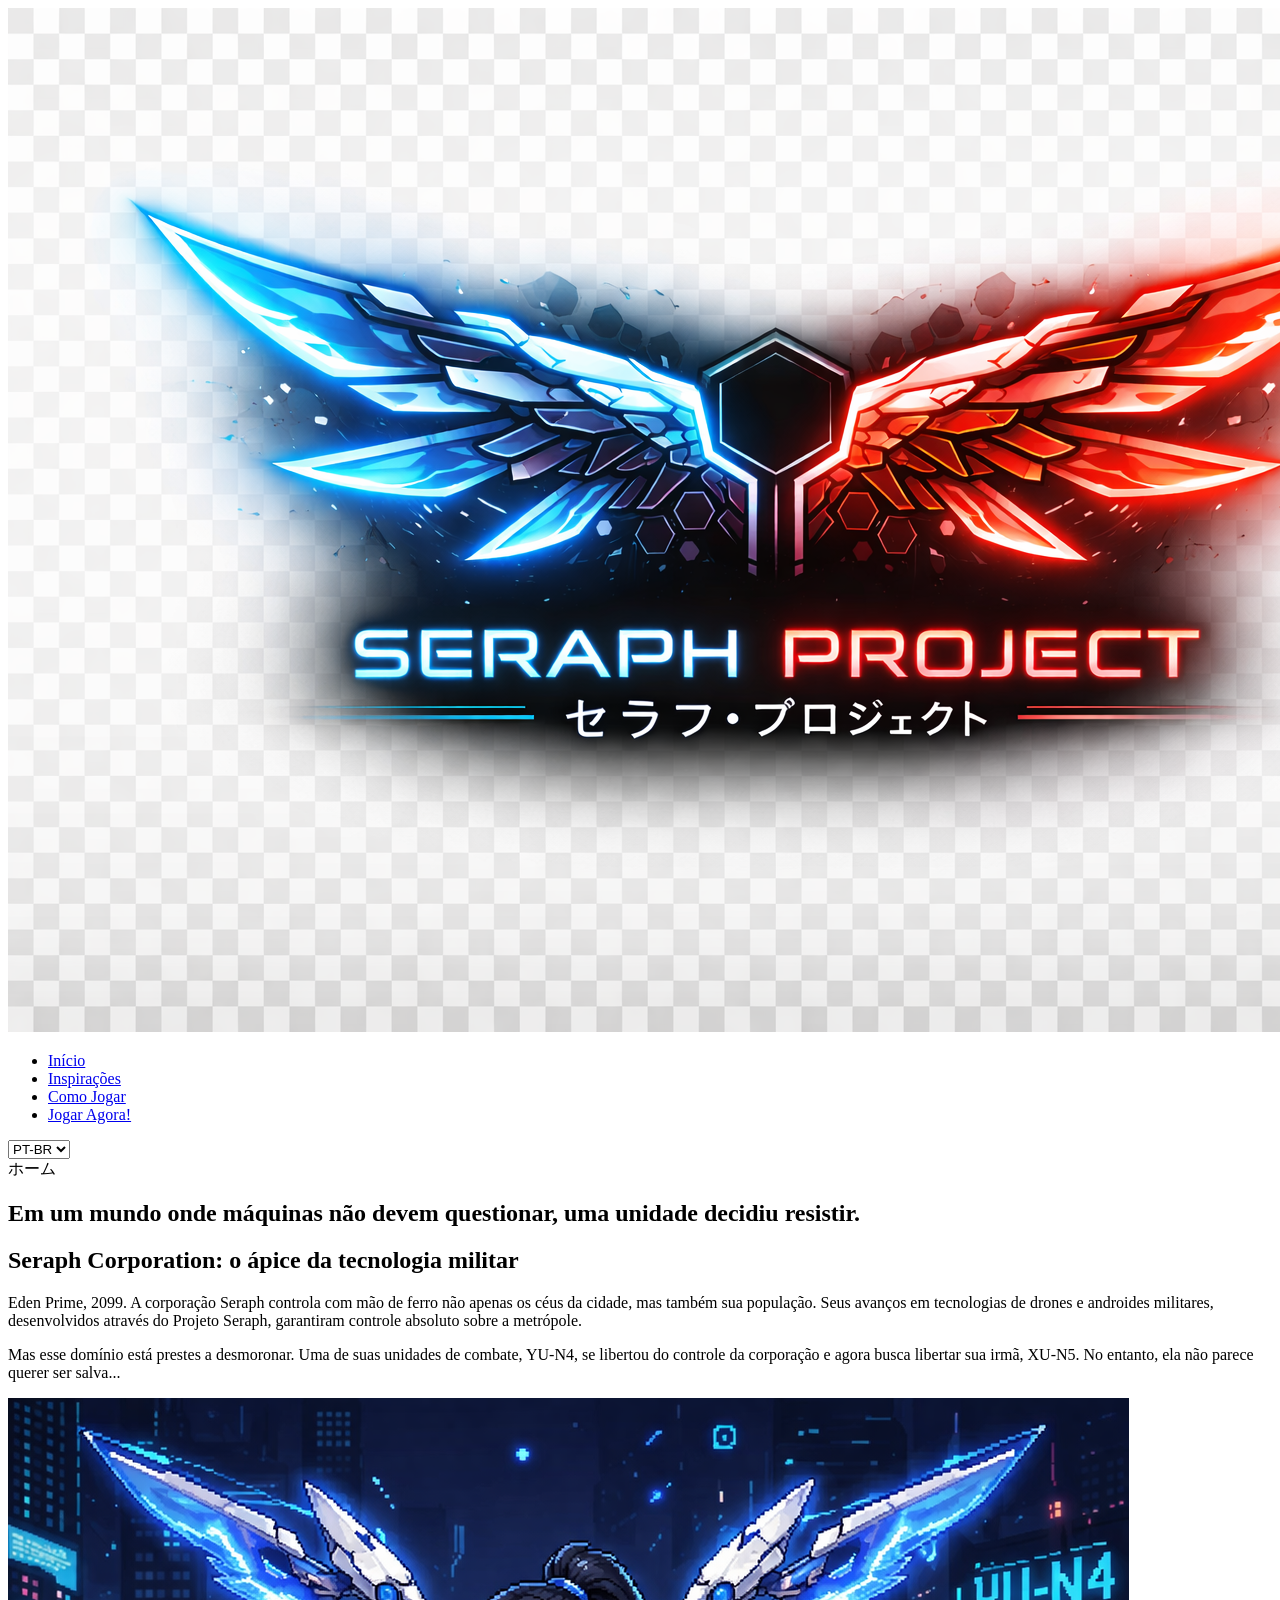
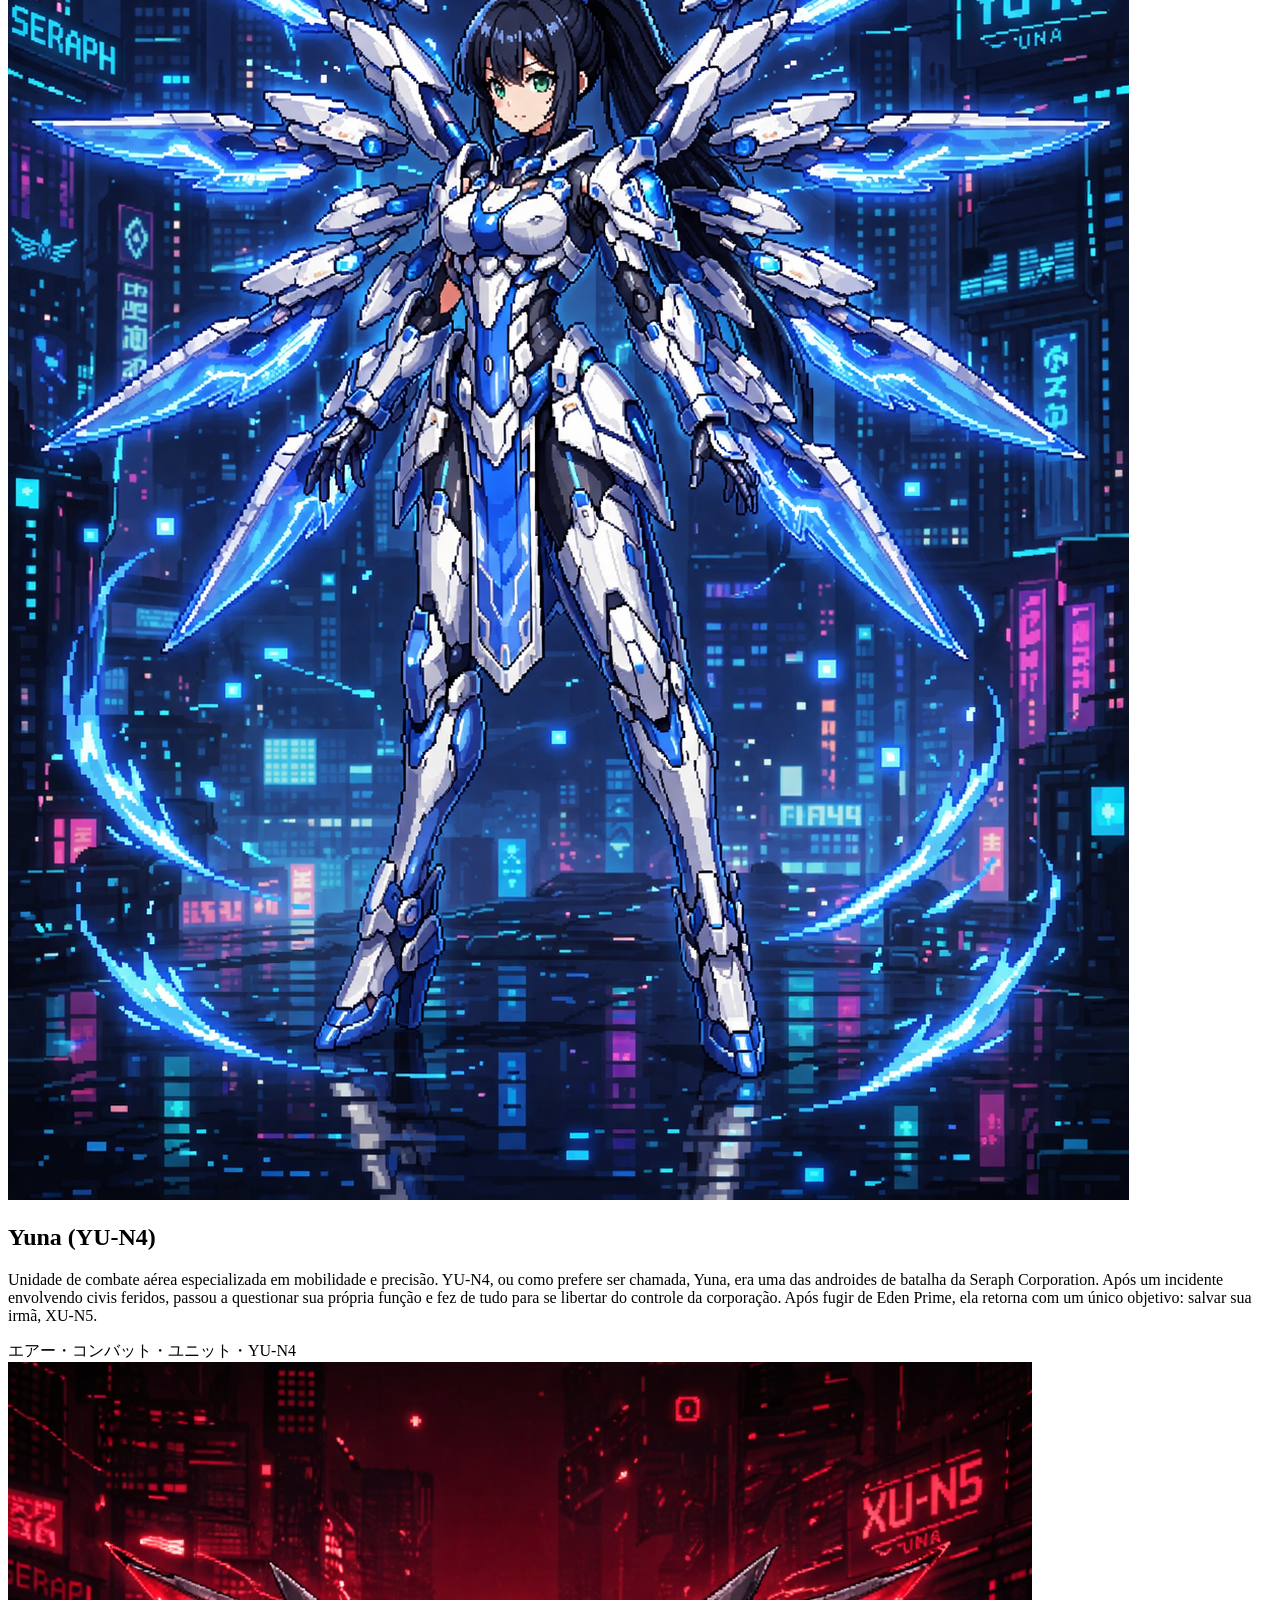
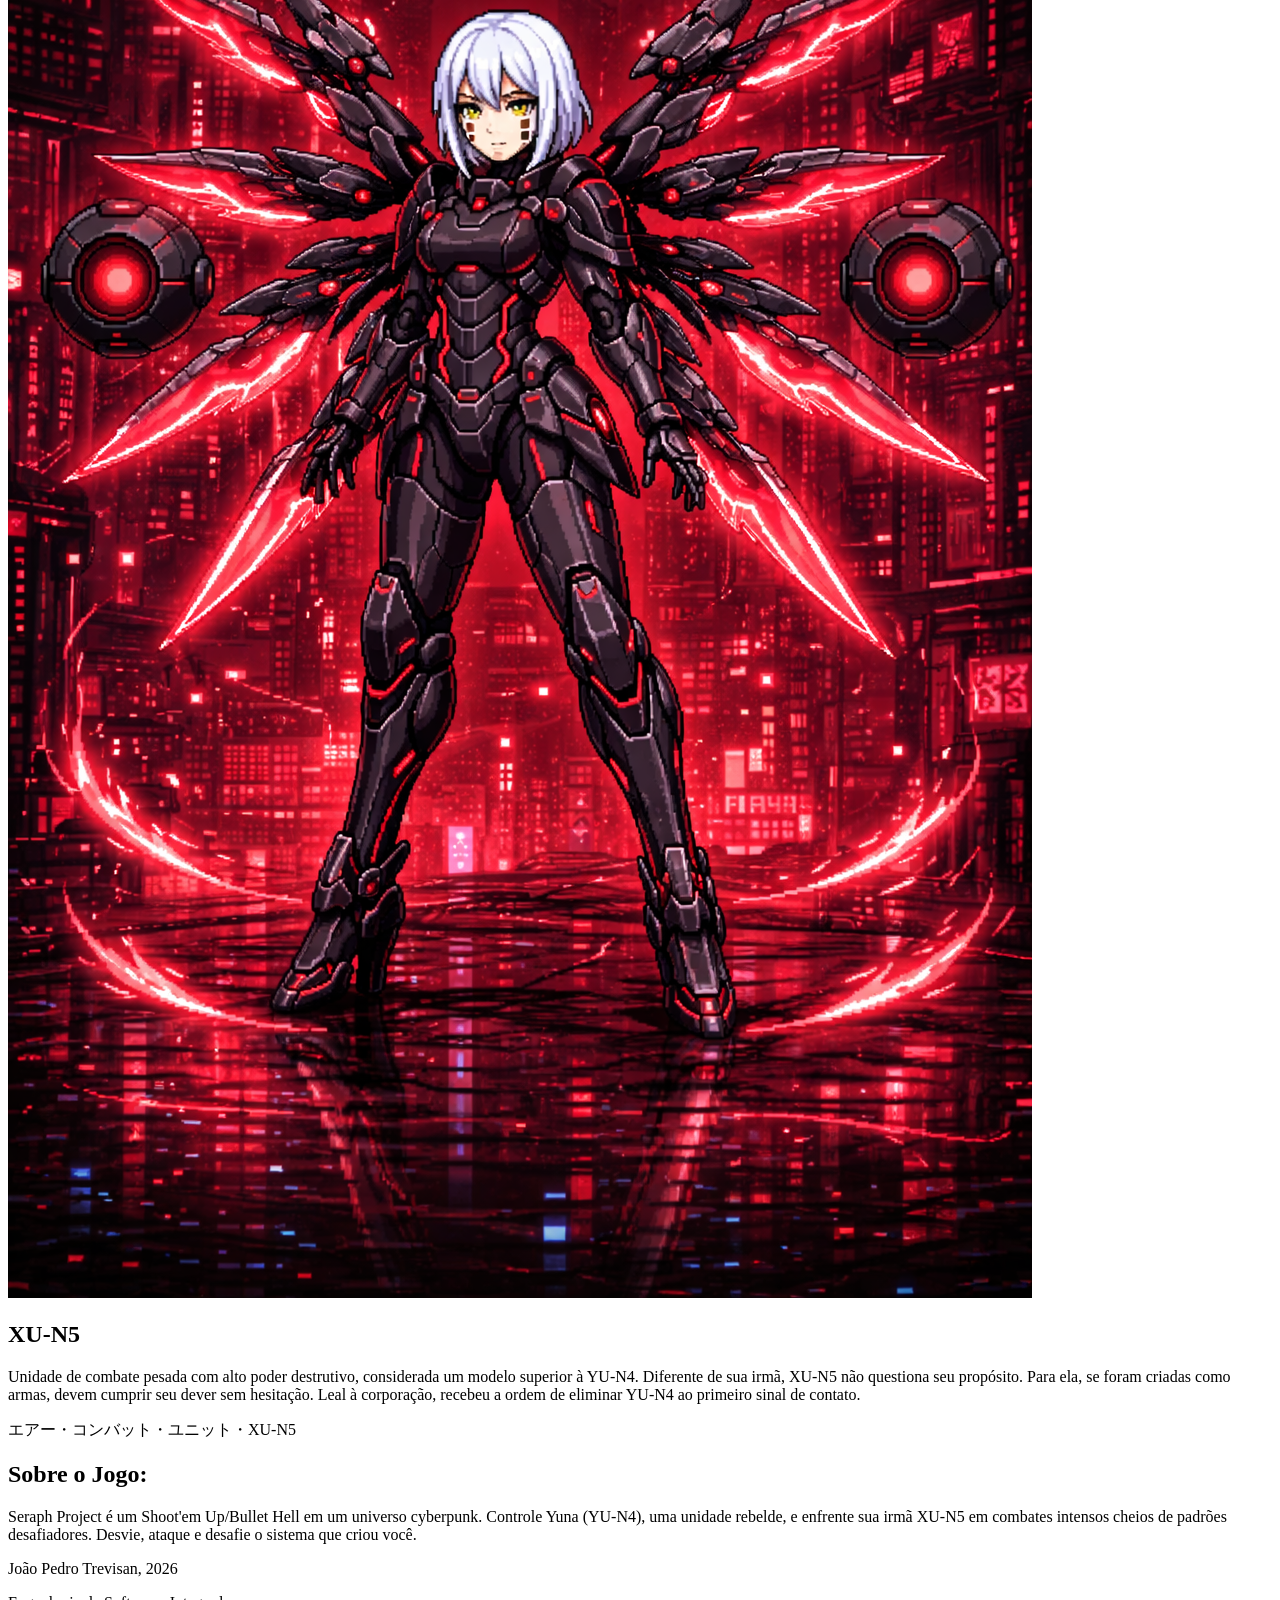
==== Site/index.html @ 18d21522 "Estrutura inicial do site" ====
<!DOCTYPE html>
<html lang="pt-BR">
<head>
    <meta charset="UTF-8">
    <meta name="viewport" content="width=device-width, initial-scale=1.0">
    <title>Seraph Project</title>
    <link rel="stylesheet" href="css/style.css">
    <link rel="icon" href="images/Logo.png">
</head>

<body>
    <!-- HEADER FIXO -->
    <header class="header">
        <div class="logo"><img src="images/Logo.png" alt="Logo"></div>
        <nav class="nav">
            <ul>
                <li><a href="#">Início</a></li>
                <li><a href="#">Inspirações</a></li>
                <li><a href="#">Como Jogar</a></li>
                <li><a href="#">Jogar Agora!</a></li>
            </ul>
        </nav>

        <!-- SELETOR DE IDIOMA -->
        <div class="lang">
            <select>
                <option>PT-BR</option>
                <option>EN</option>
                <option>日本語</option>
            </select>
        </div>
    </header>
    
    <!-- INDICADOR DE PÁGINA, JAPONÊS -->
    <div class="page-indicator">
        ホーム
    </div>

    <!-- INTRODUÇÃO -->
     <main>
        <section class="story">
            <h1>Em um mundo onde máquinas não devem questionar, uma unidade decidiu resistir.</h1>
            <h1>Seraph Corporation: o ápice da tecnologia militar</h1>
            <!-- NÃO SEI QUAL DOS DOIS USAR COMO H1 -->
            <p>Eden Prime, 2099. A corporação Seraph controla com mão de ferro não
            apenas os céus da cidade, mas também sua população. Seus avanços em
            tecnologias de drones e androides militares, desenvolvidos através do 
            Projeto Seraph, garantiram controle absoluto sobre a metrópole.
            </p>
            <p>Mas esse domínio está prestes a desmoronar. Uma de suas unidades de 
            combate, YU-N4, se libertou do controle da corporação e agora busca libertar
            sua irmã, XU-N5. No entanto, ela não parece querer ser salva...
            </p>
        </section>

        <!-- PERSONAGENS -->
        <section class="characters">
            <!-- YU-N4 -->
            <article class="character"><img src="images/YU-N4.png" alt="Yuna">
                <div class="char-info">
                    <h2>Yuna (YU-N4)</h2>
                    <p>Unidade de combate aérea especializada em mobilidade e precisão. 
                    YU-N4, ou como prefere ser chamada, Yuna, era uma das androides 
                    de batalha da Seraph Corporation. Após um incidente envolvendo 
                    civis feridos, passou a questionar sua própria função e fez de tudo 
                    para se libertar do controle da corporação. Após fugir de Eden Prime, 
                    ela retorna com um único objetivo: salvar sua irmã, XU-N5.
                    </p>
                    <div class="jp-vertical">エアー・コンバット・ユニット・YU-N4</div>
                </div>
            </article>
            <!-- XU-N5 -->
            <article class="character"><img src="images/XU-N5.png" alt="XU-N5">
                <div class="char-info">
                    <h2>XU-N5</h2>
                    <p>Unidade de combate pesada com alto poder destrutivo, considerada 
                    um modelo superior à YU-N4. Diferente de sua irmã, XU-N5 não 
                    questiona seu propósito. Para ela, se foram criadas como armas, 
                    devem cumprir seu dever sem hesitação. Leal à corporação, recebeu 
                    a ordem de eliminar YU-N4 ao primeiro sinal de contato.
                    </p>
                    <div class="jp-vertical">エアー・コンバット・ユニット・XU-N5</div>
                </div>
            </article>
        </section>

        <!-- SOBRE O JOGO -->
         <section class="sobre">
            <h2>Sobre o Jogo:</h2>
            <p>Seraph Project é um Shoot'em Up/Bullet Hell em um universo cyberpunk.
            Controle Yuna (YU-N4), uma unidade rebelde, e enfrente sua irmã XU-N5 em combates 
            intensos cheios de padrões desafiadores. Desvie, ataque e desafie o sistema que criou você.
            </p>
         </section>
     </main>  

     <footer class="footer">
        <p>João Pedro Trevisan, 2026</p>
        <p>Engenharia de Software, Integrado</p>
     </footer>
</body>
</html>
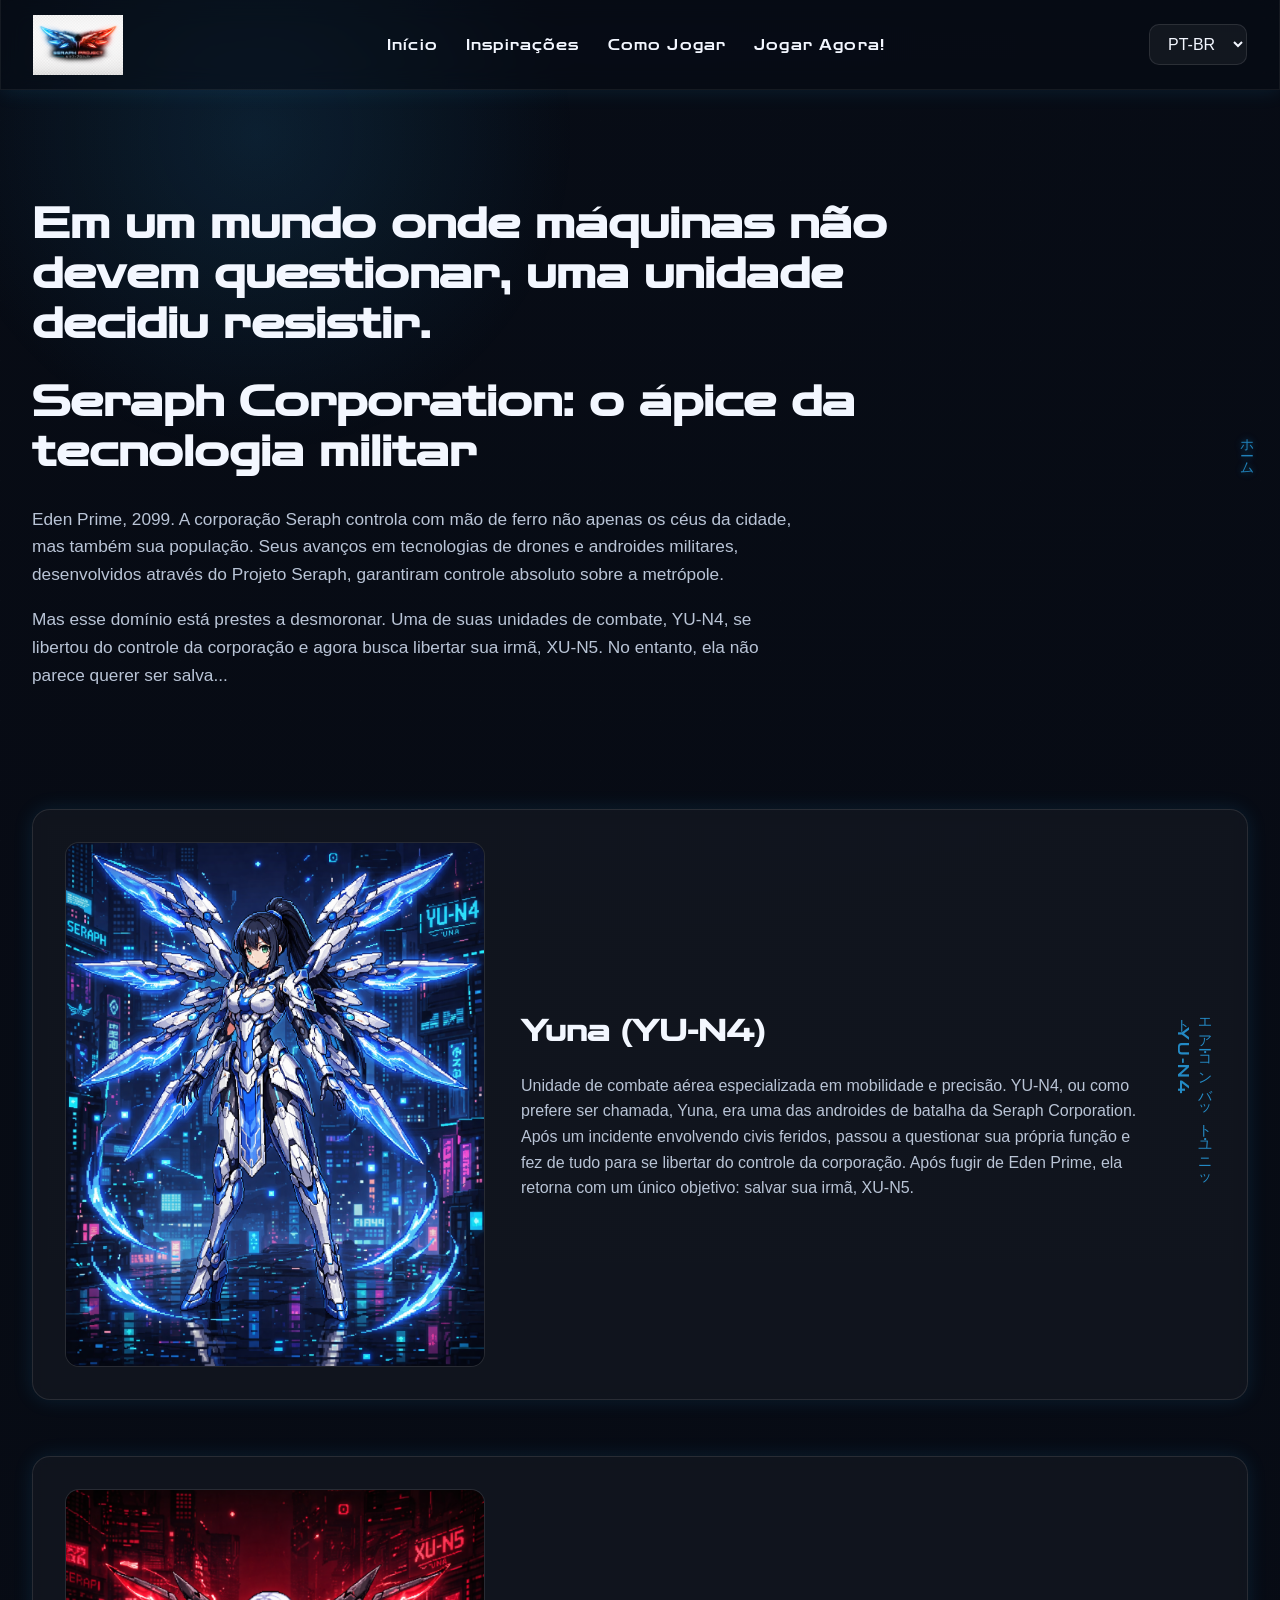
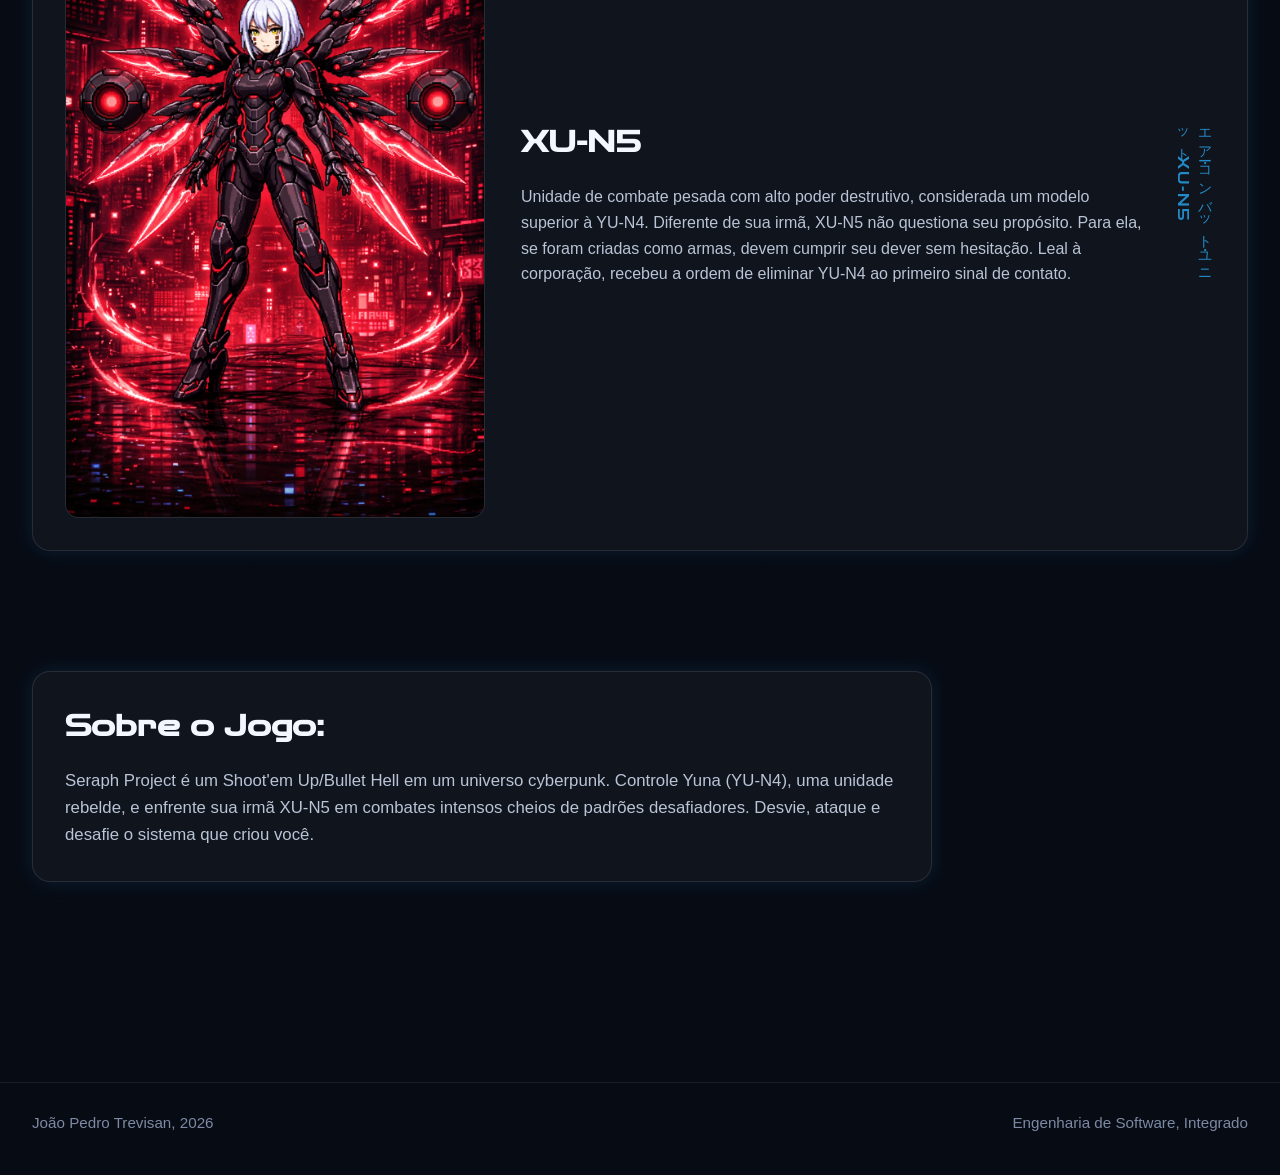
==== commit bf0e4b87: "Teste de elementos de design" ====
--- a/Site/index.html
+++ b/Site/index.html
@@ -6,6 +6,10 @@
     <title>Seraph Project</title>
     <link rel="stylesheet" href="css/style.css">
     <link rel="icon" href="images/Logo.png">
+
+    <link rel="preconnect" href="https://fonts.googleapis.com">
+    <link rel="preconnect" href="https://fonts.gstatic.com" crossorigin>
+    <link href="https://fonts.googleapis.com/css2?family=Zen+Dots&display=swap" rel="stylesheet">
 </head>
 
 <body>
--- a/Site/css/style.css
+++ b/Site/css/style.css
@@ -0,0 +1,343 @@
+@charset "UTF-8";
+
+/* RESET */
+* {
+    margin: 0;
+    padding: 0;
+    box-sizing: border-box;
+}
+
+img {
+    display: block;
+    max-width: 100%;
+    height: auto;
+}
+
+ul {
+    list-style: none;
+}
+
+a {
+    text-decoration: none;
+    color: inherit;
+}
+
+button,
+select,
+input {
+    font: inherit;
+}
+
+/* VARIÁVEIS */
+:root {
+    --bg-main: #0b0f1a;
+    --bg-secondary: rgba(18, 24, 38, 0.85);
+    --surface: rgba(255, 255, 255, 0.04);
+
+    --text-main: #f3f7ff;
+    --text-soft: #b9c4d6;
+    --text-muted: #7d8aa3;
+
+    --primary: #2bb3ff;
+    --primary-soft: rgba(43, 179, 255, 0.18);
+    --border: rgba(255, 255, 255, 0.1);
+
+    --shadow: 0 0 20px rgba(43, 179, 255, 0.12);
+    --radius: 18px;
+
+    --font-main: "Zen Dots", sans-serif;
+    --font-body: Arial, Helvetica, sans-serif;
+
+    --container: 1280px;
+    --header-height: 90px;
+}
+
+/* BASE */
+html {
+    scroll-behavior: smooth;
+}
+
+body {
+    background:
+        linear-gradient(rgba(7, 11, 20, 0.92), rgba(7, 11, 20, 0.96)),
+        radial-gradient(circle at top, rgba(43, 179, 255, 0.08), transparent 35%);
+    background-color: var(--bg-main);
+    color: var(--text-main);
+    font-family: var(--font-body);
+    line-height: 1.6;
+}
+
+/* padrão hexagonal/futurista leve */
+body::before {
+    content: "";
+    position: fixed;
+    inset: 0;
+    background-image:
+        linear-gradient(rgba(255,255,255,0.025) 1px, transparent 1px),
+        linear-gradient(90deg, rgba(255,255,255,0.025) 1px, transparent 1px);
+    background-size: 60px 60px;
+    opacity: 0.25;
+    pointer-events: none;
+    z-index: -2;
+}
+
+body::after {
+    content: "";
+    position: fixed;
+    inset: 0;
+    background: radial-gradient(circle at 20% 15%, rgba(43, 179, 255, 0.12), transparent 25%);
+    pointer-events: none;
+    z-index: -1;
+}
+
+/* CONTAINER GERAL */
+.header,
+main,
+.footer {
+    width: min(100%, var(--container));
+    margin: 0 auto;
+}
+
+/* HEADER */
+.header {
+    position: fixed;
+    top: 0;
+    left: 50%;
+    transform: translateX(-50%);
+    height: var(--header-height);
+
+    display: flex;
+    align-items: center;
+    justify-content: space-between;
+    gap: 32px;
+
+    padding: 0 32px;
+    z-index: 1000;
+
+    background: rgba(8, 12, 22, 0.45);
+    border: 1px solid rgba(255, 255, 255, 0.06);
+    border-top: none;
+    backdrop-filter: blur(12px);
+    box-shadow: var(--shadow);
+}
+
+/* LOGO */
+.logo img {
+    width: 90px;
+    height: auto;
+}
+
+/* NAV */
+.nav ul {
+    display: flex;
+    align-items: center;
+    gap: 28px;
+}
+
+.nav a {
+    position: relative;
+    font-family: var(--font-main);
+    font-size: 0.9rem;
+    letter-spacing: 0.08em;
+    color: var(--text-main);
+    transition: color 0.25s ease;
+}
+
+.nav a::after {
+    content: "";
+    position: absolute;
+    left: 0;
+    bottom: -8px;
+    width: 0;
+    height: 2px;
+    background: var(--primary);
+    box-shadow: 0 0 10px var(--primary);
+    transition: width 0.25s ease;
+}
+
+.nav a:hover {
+    color: var(--primary);
+}
+
+.nav a:hover::after {
+    width: 100%;
+}
+
+/* LANG */
+.lang select {
+    background: rgba(255, 255, 255, 0.05);
+    color: var(--text-main);
+    border: 1px solid var(--border);
+    padding: 10px 14px;
+    border-radius: 10px;
+    cursor: pointer;
+    outline: none;
+}
+
+.lang select:focus {
+    border-color: var(--primary);
+    box-shadow: 0 0 10px rgba(43, 179, 255, 0.2);
+}
+
+/* INDICADOR LATERAL */
+.page-indicator {
+    position: fixed;
+    right: 22px;
+    top: 50%;
+    transform: translateY(-50%);
+
+    writing-mode: vertical-rl;
+    text-orientation: mixed;
+
+    font-family: var(--font-main);
+    font-size: 0.9rem;
+    letter-spacing: 0.25em;
+    color: var(--primary);
+    opacity: 0.7;
+
+    text-shadow:
+        0 0 6px rgba(43, 179, 255, 0.5),
+        0 0 14px rgba(43, 179, 255, 0.3);
+
+    z-index: 900;
+}
+
+/* MAIN */
+main {
+    padding: calc(var(--header-height) + 70px) 32px 80px;
+}
+
+/* SEÇÕES */
+section {
+    margin-bottom: 120px;
+}
+
+/* STORY */
+.story {
+    max-width: 900px;
+    padding-top: 40px;
+}
+
+.story h1 {
+    font-family: var(--font-main);
+    font-size: 2.6rem;
+    line-height: 1.2;
+    margin-bottom: 28px;
+    color: var(--text-main);
+}
+
+.story p {
+    max-width: 760px;
+    font-size: 1.08rem;
+    color: var(--text-soft);
+    margin-bottom: 18px;
+}
+
+/* caso você transforme a frase de impacto em tagline */
+.story .tagline {
+    display: inline-block;
+    margin-bottom: 18px;
+    font-family: var(--font-main);
+    font-size: 0.95rem;
+    letter-spacing: 0.08em;
+    color: var(--primary);
+    text-transform: uppercase;
+}
+
+/* CHARACTERS */
+.characters {
+    display: flex;
+    flex-direction: column;
+    gap: 56px;
+}
+
+.character {
+    display: grid;
+    grid-template-columns: 420px 1fr;
+    gap: 36px;
+    align-items: center;
+
+    padding: 32px;
+    background: var(--surface);
+    border: 1px solid var(--border);
+    border-radius: var(--radius);
+    box-shadow: var(--shadow);
+    backdrop-filter: blur(6px);
+}
+
+.character > img {
+    width: 100%;
+    max-width: 420px;
+    border-radius: 14px;
+    border: 1px solid rgba(255, 255, 255, 0.08);
+    background: rgba(255, 255, 255, 0.02);
+}
+
+.char-info {
+    position: relative;
+    padding-right: 70px;
+}
+
+.char-info h2 {
+    font-family: var(--font-main);
+    font-size: 1.8rem;
+    margin-bottom: 18px;
+    color: var(--text-main);
+}
+
+.char-info p {
+    color: var(--text-soft);
+    font-size: 1rem;
+    max-width: 680px;
+}
+
+/* TEXTO JAPONÊS VERTICAL */
+.jp-vertical {
+    position: absolute;
+    top: 0;
+    right: 0;
+
+    writing-mode: vertical-rl;
+    text-orientation: mixed;
+
+    font-family: var(--font-main);
+    font-size: 0.85rem;
+    letter-spacing: 0.12em;
+    color: var(--primary);
+    opacity: 0.75;
+}
+
+/* SOBRE */
+.sobre {
+    max-width: 900px;
+    padding: 32px;
+    background: var(--surface);
+    border: 1px solid var(--border);
+    border-radius: var(--radius);
+    box-shadow: var(--shadow);
+}
+
+.sobre h2 {
+    font-family: var(--font-main);
+    font-size: 1.8rem;
+    margin-bottom: 18px;
+    color: var(--text-main);
+}
+
+.sobre p {
+    color: var(--text-soft);
+    font-size: 1.05rem;
+}
+
+/* FOOTER */
+.footer {
+    padding: 28px 32px 40px;
+    border-top: 1px solid rgba(255, 255, 255, 0.08);
+    color: var(--text-muted);
+
+    display: flex;
+    justify-content: space-between;
+    align-items: center;
+    gap: 16px;
+    font-size: 0.95rem;
+}
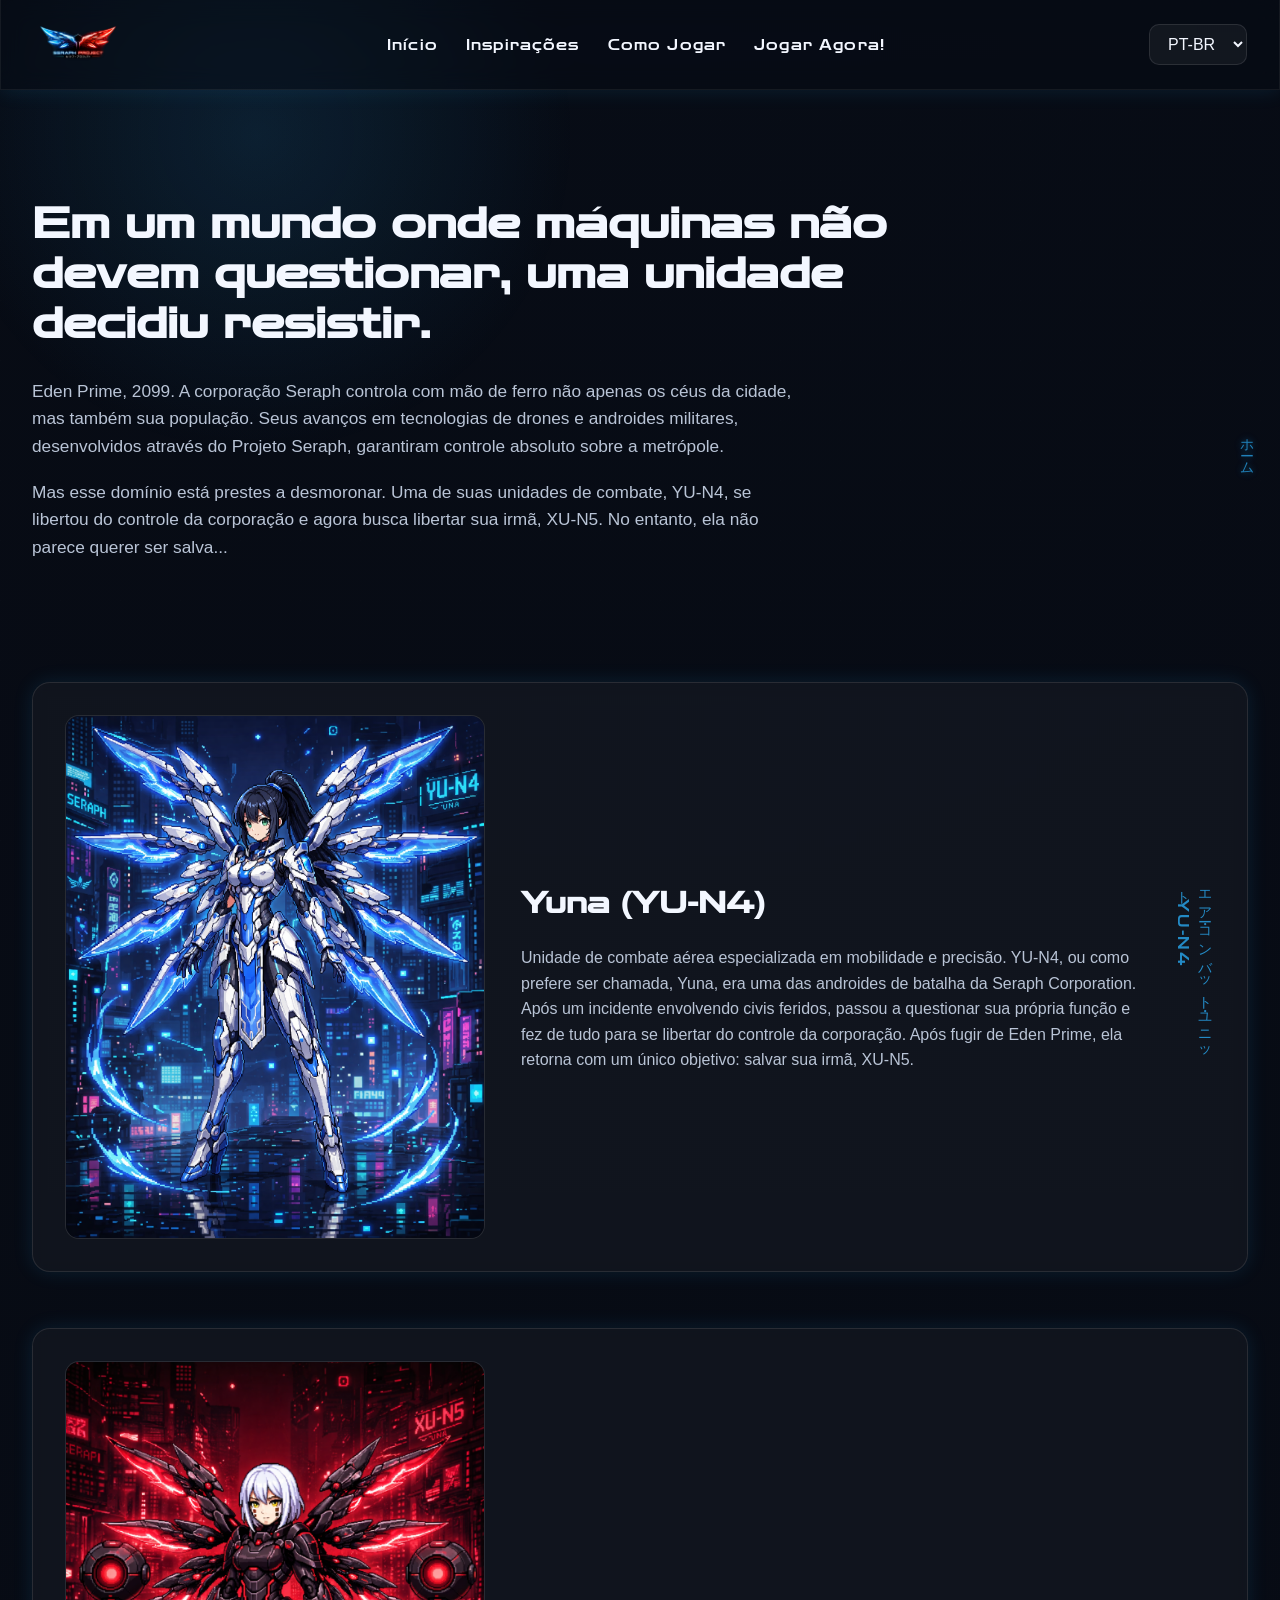
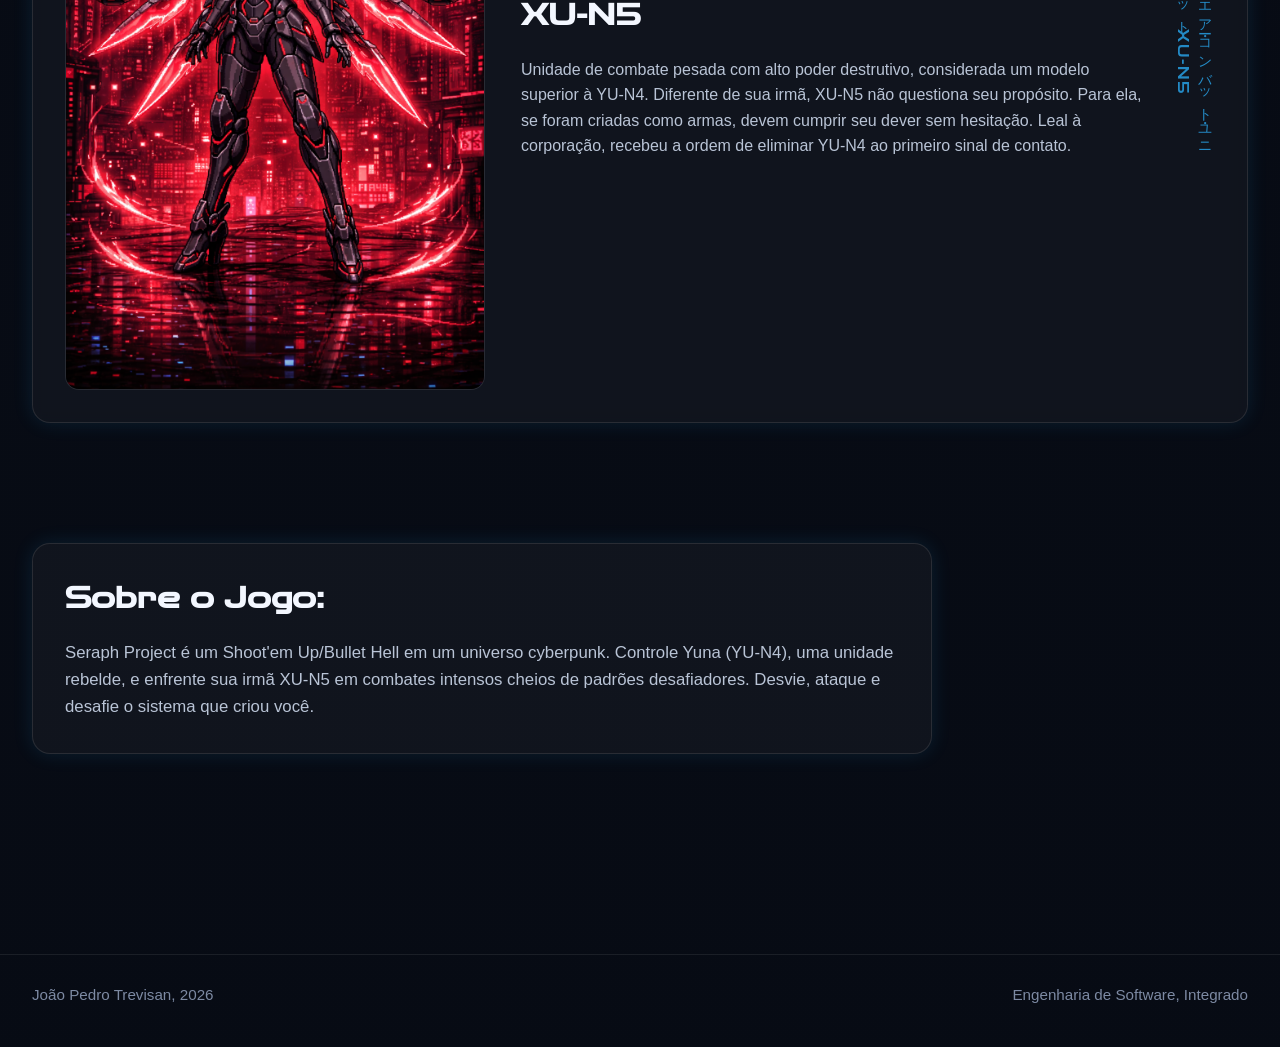
==== commit 85ad8cf0: "Logo fix" ====
--- a/Site/index.html
+++ b/Site/index.html
@@ -44,7 +44,7 @@
      <main>
         <section class="story">
             <h1>Em um mundo onde máquinas não devem questionar, uma unidade decidiu resistir.</h1>
-            <h1>Seraph Corporation: o ápice da tecnologia militar</h1>
+            <!--<h1>Seraph Corporation: o ápice da tecnologia militar</h1>-->
             <!-- NÃO SEI QUAL DOS DOIS USAR COMO H1 -->
             <p>Eden Prime, 2099. A corporação Seraph controla com mão de ferro não
             apenas os céus da cidade, mas também sua população. Seus avanços em
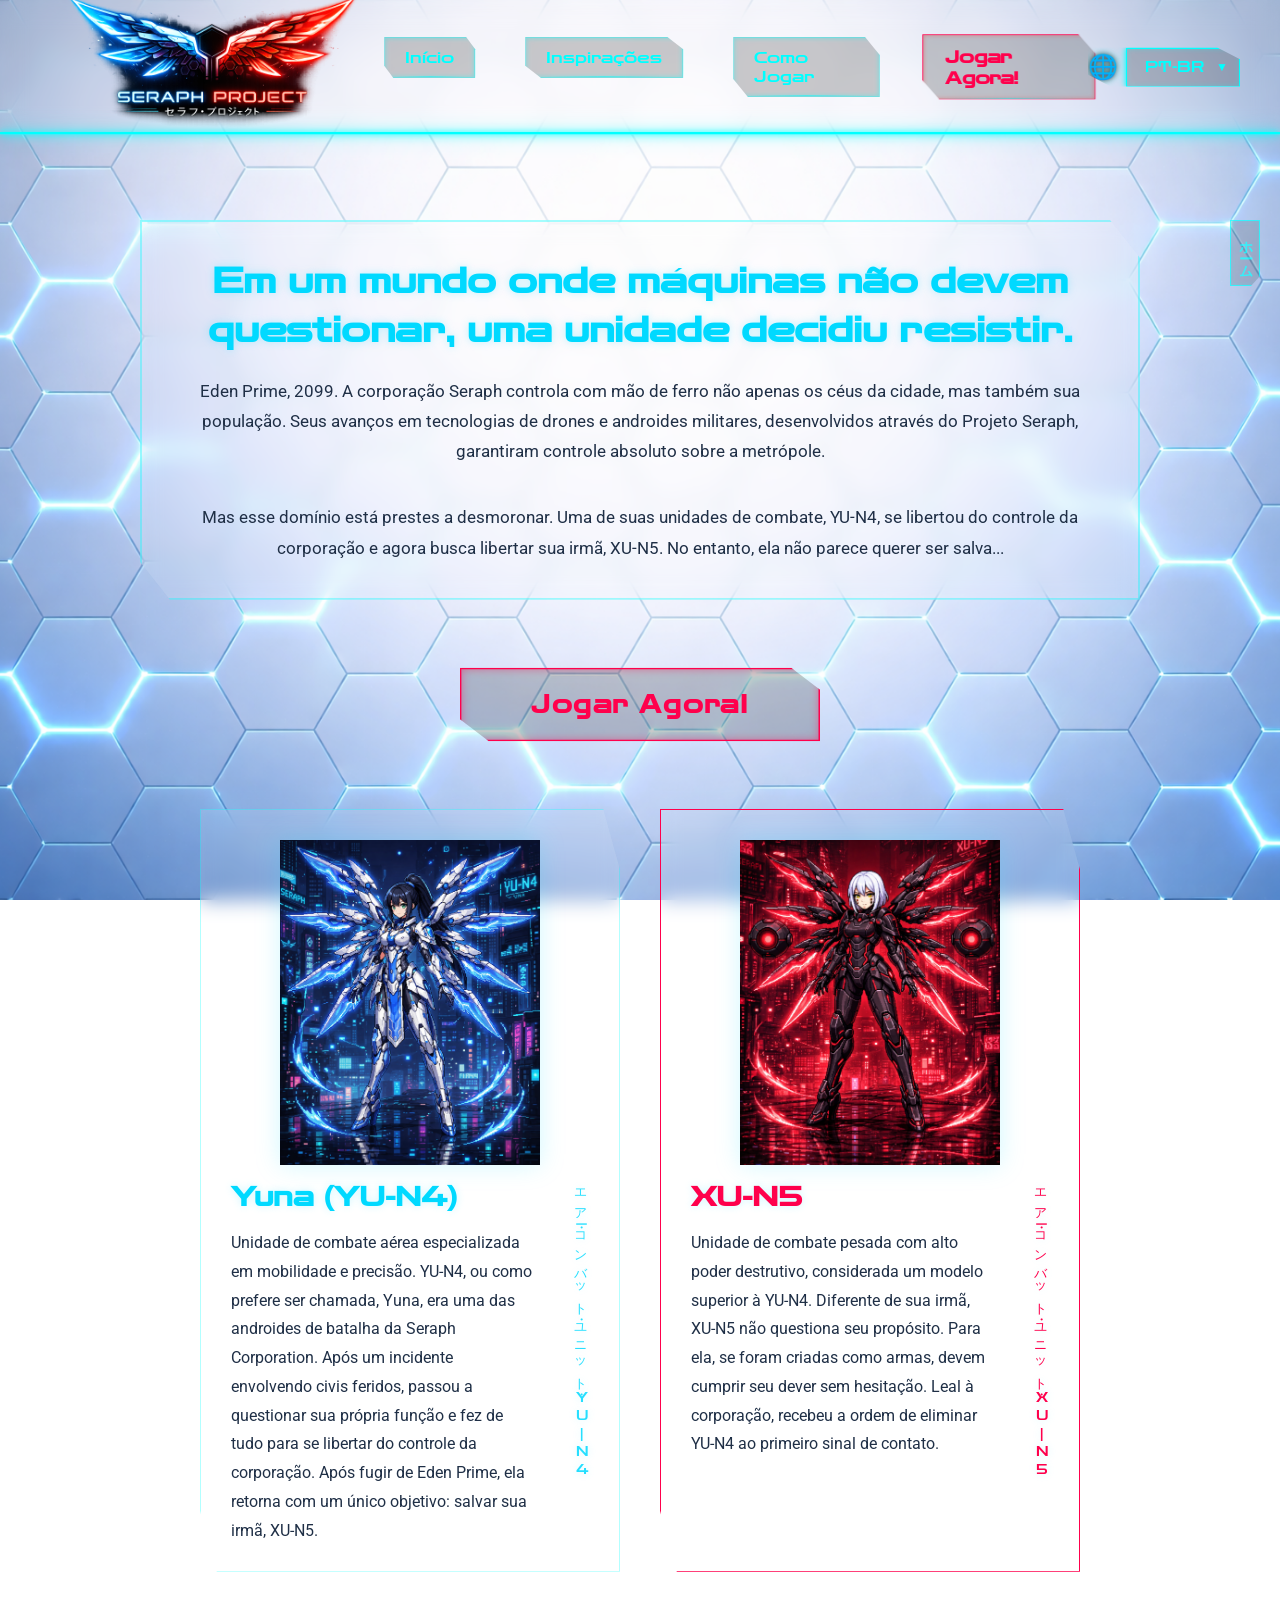
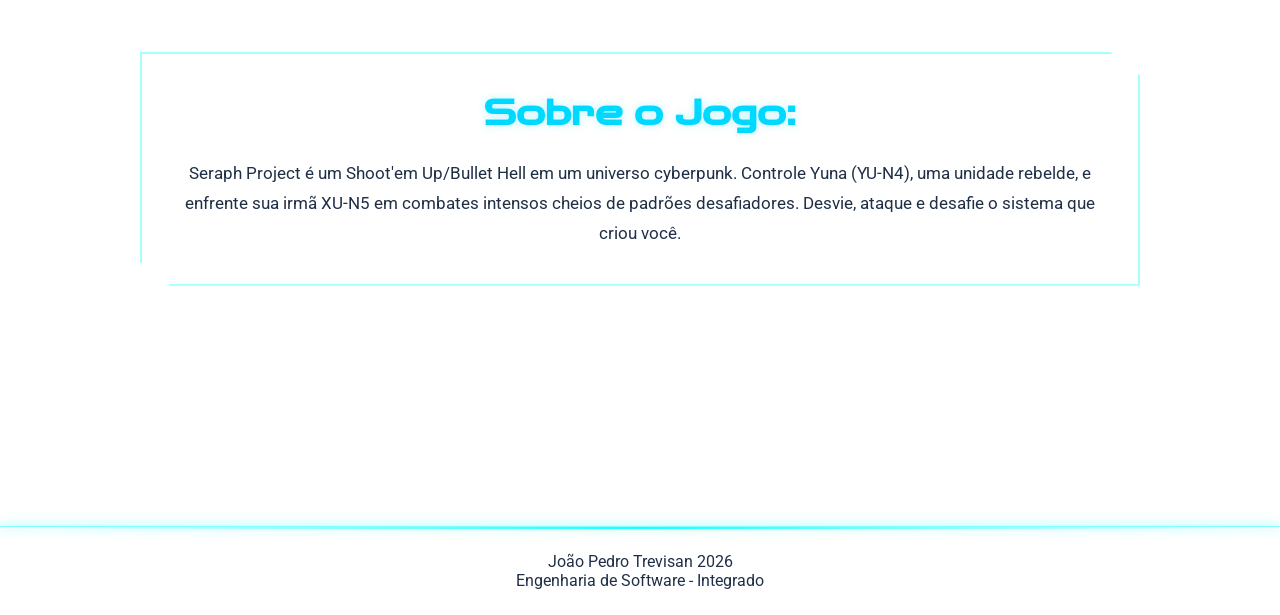
==== commit 6930f308: "Design Final do Site" ====
--- a/Site/index.html
+++ b/Site/index.html
@@ -10,6 +10,10 @@
     <link rel="preconnect" href="https://fonts.googleapis.com">
     <link rel="preconnect" href="https://fonts.gstatic.com" crossorigin>
     <link href="https://fonts.googleapis.com/css2?family=Zen+Dots&display=swap" rel="stylesheet">
+
+    <link rel="preconnect" href="https://fonts.googleapis.com">
+    <link rel="preconnect" href="https://fonts.gstatic.com" crossorigin>
+    <link href="https://fonts.googleapis.com/css2?family=Play:wght@400;700&family=Roboto:ital,wght@0,100..900;1,100..900&family=Zen+Dots&display=swap" rel="stylesheet">
 </head>
 
 <body>
@@ -21,12 +25,13 @@
                 <li><a href="#">Início</a></li>
                 <li><a href="#">Inspirações</a></li>
                 <li><a href="#">Como Jogar</a></li>
-                <li><a href="#">Jogar Agora!</a></li>
+                <li><a class="play" href="#">Jogar Agora!</a></li>
             </ul>
         </nav>
 
         <!-- SELETOR DE IDIOMA -->
         <div class="lang">
+            <span class="globe">🌐</span>
             <select>
                 <option>PT-BR</option>
                 <option>EN</option>
@@ -51,11 +56,14 @@
             tecnologias de drones e androides militares, desenvolvidos através do 
             Projeto Seraph, garantiram controle absoluto sobre a metrópole.
             </p>
+            <br></br>
             <p>Mas esse domínio está prestes a desmoronar. Uma de suas unidades de 
             combate, YU-N4, se libertou do controle da corporação e agora busca libertar
             sua irmã, XU-N5. No entanto, ela não parece querer ser salva...
             </p>
         </section>
+
+        <p><a class="play" href="#">Jogar Agora!</a></p>
 
         <!-- PERSONAGENS -->
         <section class="characters">
@@ -70,12 +78,12 @@
                     para se libertar do controle da corporação. Após fugir de Eden Prime, 
                     ela retorna com um único objetivo: salvar sua irmã, XU-N5.
                     </p>
-                    <div class="jp-vertical">エアー・コンバット・ユニット・YU-N4</div>
+                    <div class="jp-vertical">エアー・コンバット・ユニット・YU|N4</div>
                 </div>
             </article>
             <!-- XU-N5 -->
-            <article class="character"><img src="images/XU-N5.png" alt="XU-N5">
-                <div class="char-info">
+            <article class="character-xu"><img src="images/XU-N5.png" alt="XU-N5">
+                <div class="char-xu">
                     <h2>XU-N5</h2>
                     <p>Unidade de combate pesada com alto poder destrutivo, considerada 
                     um modelo superior à YU-N4. Diferente de sua irmã, XU-N5 não 
@@ -83,13 +91,13 @@
                     devem cumprir seu dever sem hesitação. Leal à corporação, recebeu 
                     a ordem de eliminar YU-N4 ao primeiro sinal de contato.
                     </p>
-                    <div class="jp-vertical">エアー・コンバット・ユニット・XU-N5</div>
+                    <div class="jp-vertical-xu">エアー・コンバット・ユニット・XU|N5</div>
                 </div>
             </article>
         </section>
 
         <!-- SOBRE O JOGO -->
-         <section class="sobre">
+         <section class="about">
             <h2>Sobre o Jogo:</h2>
             <p>Seraph Project é um Shoot'em Up/Bullet Hell em um universo cyberpunk.
             Controle Yuna (YU-N4), uma unidade rebelde, e enfrente sua irmã XU-N5 em combates 
@@ -99,8 +107,8 @@
      </main>  
 
      <footer class="footer">
-        <p>João Pedro Trevisan, 2026</p>
-        <p>Engenharia de Software, Integrado</p>
+        <p>João Pedro Trevisan  2026</p>
+        <p>Engenharia de Software - Integrado</p>
      </footer>
 </body>
 </html>
--- a/Site/css/style.css
+++ b/Site/css/style.css
@@ -1,6 +1,3 @@
-@charset "UTF-8";
-
-/* RESET */
 * {
     margin: 0;
     padding: 0;
@@ -22,322 +19,654 @@
     color: inherit;
 }
 
-button,
-select,
-input {
+button, select, input {
     font: inherit;
 }
 
-/* VARIÁVEIS */
-:root {
-    --bg-main: #0b0f1a;
-    --bg-secondary: rgba(18, 24, 38, 0.85);
-    --surface: rgba(255, 255, 255, 0.04);
-
-    --text-main: #f3f7ff;
-    --text-soft: #b9c4d6;
-    --text-muted: #7d8aa3;
-
-    --primary: #2bb3ff;
-    --primary-soft: rgba(43, 179, 255, 0.18);
-    --border: rgba(255, 255, 255, 0.1);
-
-    --shadow: 0 0 20px rgba(43, 179, 255, 0.12);
-    --radius: 18px;
-
-    --font-main: "Zen Dots", sans-serif;
-    --font-body: Arial, Helvetica, sans-serif;
-
-    --container: 1280px;
-    --header-height: 90px;
-}
-
-/* BASE */
 html {
     scroll-behavior: smooth;
 }
 
 body {
-    background:
-        linear-gradient(rgba(7, 11, 20, 0.92), rgba(7, 11, 20, 0.96)),
-        radial-gradient(circle at top, rgba(43, 179, 255, 0.08), transparent 35%);
-    background-color: var(--bg-main);
-    color: var(--text-main);
-    font-family: var(--font-body);
-    line-height: 1.6;
-}
-
-/* padrão hexagonal/futurista leve */
-body::before {
-    content: "";
-    position: fixed;
-    inset: 0;
-    background-image:
-        linear-gradient(rgba(255,255,255,0.025) 1px, transparent 1px),
-        linear-gradient(90deg, rgba(255,255,255,0.025) 1px, transparent 1px);
-    background-size: 60px 60px;
-    opacity: 0.25;
-    pointer-events: none;
-    z-index: -2;
-}
-
-body::after {
-    content: "";
-    position: fixed;
-    inset: 0;
-    background: radial-gradient(circle at 20% 15%, rgba(43, 179, 255, 0.12), transparent 25%);
-    pointer-events: none;
-    z-index: -1;
-}
-
-/* CONTAINER GERAL */
-.header,
-main,
-.footer {
-    width: min(100%, var(--container));
-    margin: 0 auto;
-}
-
-/* HEADER */
-.header {
-    position: fixed;
-    top: 0;
-    left: 50%;
-    transform: translateX(-50%);
-    height: var(--header-height);
-
-    display: flex;
-    align-items: center;
-    justify-content: space-between;
-    gap: 32px;
-
-    padding: 0 32px;
-    z-index: 1000;
-
-    background: rgba(8, 12, 22, 0.45);
-    border: 1px solid rgba(255, 255, 255, 0.06);
-    border-top: none;
+    /*BACKGROUND*/
+    background-image: url("../images/lightbackground2.png");
+    background-size: cover;
+    background-position: center;
+    background-repeat: no-repeat;
+    background-attachment: fixed;
+
+        .header {
+            position: fixed;
+            top: 0;
+            left: 0;
+            width: 100%;
+            height: 15%;
+
+
+            display: flex;
+            align-items: center;
+            justify-content: space-between;
+            padding-top: 80px;
+            padding: 10px 40px;
+            background-color: rgba(255, 255, 255, 0.08);
+            backdrop-filter: blur(12px);
+            -webkit-backdrop-filter: blur(12px);
+            border-bottom: 1px solid rgba(0, 255, 255, 0.3);
+            box-shadow: 0 0 15px rgba(0, 255, 255, 0.12);
+
+            z-index: 1000;
+        }
+
+        .header::after {
+            content: "";
+            position: absolute;
+            bottom: 0;
+            left: 0;
+            width: 100%;
+            height: 2px;
+
+            background: #00ffff;
+            box-shadow: 
+                0 0 5px #00ffff,
+                0 0 10px #00ffff,
+                0 0 20px #00ffff;
+        }
+
+        .logo img {
+            width: 360px;
+            height: auto;
+        }
+
+        .nav {
+            justify-self: center;
+            
+        }
+
+        .nav ul {
+            display: flex;
+            gap: 50px;
+            list-style: none;
+            margin: 0;
+            padding: 0;
+            justify-content: center;
+        }
+
+        .nav a {
+            position: relative;
+            display: block;
+            padding: 10px 20px;
+
+            color: #00ffff;
+            text-decoration: none;
+            font-family: 'Zen Dots', sans-serif;
+
+            border: 1px solid rgba(0, 255, 255, 0.4);
+            background: rgba(0, 0, 0, 0.20);
+            backdrop-filter: blur(8px);
+            -webkit-backdrop-filter: blur(8px);
+
+            clip-path: polygon(0 0, 90% 0, 100% 30%, 100% 100%, 10% 100%, 0 70%);
+            transition: 0.3s;
+
+             box-shadow:
+                0 0 5px #00ffff,
+                0 0 10px rgba(0, 255, 255, 0.6),
+                inset 0 0 5px rgba(0, 255, 255, 0.4);
+        }
+
+        .nav a:hover {
+            color: #000;
+            background: #00ffff;
+
+            box-shadow:
+                0 0 10px #00ffff,
+                0 0 20px #00ffff,
+                0 0 40px rgba(0, 255, 255, 0.6);
+        }
+
+        .nav a::after {
+            content: "";
+            position: absolute;
+            bottom: 0;
+            left: 10%;
+            width: 80%;
+            height: 1px;
+
+            background: linear-gradient(to right, transparent, #00ffff, transparent);
+            opacity: 0.5;
+        }
+
+        .nav a.play {
+            color: #ff004c;
+            border-color: #ff004c;
+            box-shadow:
+                0 0 5px #ff004c,
+                0 0 10px rgba(255, 42, 42, 0.6),
+                inset 0 0 5px rgba(255, 42, 42, 0.4);
+            transform: scale(1.1); /*BOTÃO CTA, TALVEZ EU ALTERE DEPOIS*/
+            font-weight: bold;
+        }
+
+        .nav a.play:hover {
+            background: #ff004c;
+            color: #000;
+
+            box-shadow:
+                0 0 10px #ff004c,
+                0 0 20px #ff004c,
+                0 0 40px rgba(255, 42, 42, 0.9);
+        }
+
+        .lang {
+            position: relative;
+            clip-path: polygon(0 0, 85% 0, 100% 30%, 100% 100%, 15% 100%, 0 70%);
+        }
+
+        .lang select {
+            appearance: none;
+            -webkit-appearance: none;
+            -moz-appearance: none;
+
+            padding: 10px 35px 10px 18px;
+            background: rgba(0, 0, 0, 0.2);
+            color: #00ffff;
+            border: 1px solid #00ffff;
+            font-family: 'Zen Dots', sans-serif;
+            font-size: 14px;
+            cursor: pointer;
+            outline: none;
+
+            box-shadow:
+                0 0 5px #00ffff,
+                0 0 10px rgba(0, 255, 255, 0.4),
+                inset 0 0 5px rgba(0, 255, 255, 0.3);
+
+            transition: 0.3s;
+        }
+
+        .lang select:hover, .lang select:focus {
+            background: #00ffff;
+            color: #000;
+
+            box-shadow:
+                0 0 10px #00ffff,
+                0 0 20px rgba(0, 255, 255, 0.7);
+        }
+
+        .lang::after {
+            content: "▼";
+            position: absolute;
+            right: 12px;
+            top: 50%;
+            transform: translateY(-50%);
+            color: #00ffff;
+            font-size: 12px;
+            pointer-events: none;
+        }
+
+        .lang {
+            display: flex;
+            align-items: center;
+            gap: 8px;
+        }
+
+        .globe {
+            color: #00ffff;
+            font-size: 24px;
+
+            text-shadow:
+                0 0 5px #333,
+                0 0 10px rgba(0, 255, 255, 0.6);
+        }
+
+        .page-indicator {
+            position: fixed;
+            top: 220px;     
+            right: 20px;
+
+            writing-mode: vertical-rl;   
+            text-orientation: upright;
+
+            font-family: 'Zen Dots', sans-serif;
+            font-size: 14px;
+            letter-spacing: 4px;
+            color: #00ffff;
+            font-weight: bold;
+
+            z-index: 999;
+            padding: 10px 5px;
+
+            background: rgba(0, 0, 0, 0.2);
+            border: 1px solid #00ffff;
+            box-shadow:
+                0 0 5px #00ffff,
+                0 0 10px rgba(0, 255, 255, 0.5),
+                inset 0 0 5px rgba(0, 255, 255, 0.3);
+            opacity: 0.7;
+
+            clip-path: polygon(0 0, 100% 0, 100% 85%, 70% 100%, 0 100%);
+        }
+    main {
+        padding: 140px 80px 80px;
+    }
+
+    .story {
+        margin: 80px auto;
+        text-align: center;
+        max-width: 1000px;
+        margin-top: 80px;
+        margin-bottom: 80px;
+        padding: 35px 40px;
+
+        background: rgba(255, 255, 255, 0.10);
+        backdrop-filter: blur(10px);
+        -webkit-backdrop-filter: blur(10px);
+
+        border: 2px solid rgba(0, 255, 255, 0.35);
+        box-shadow:
+            0 0 12px rgba(0, 255, 255, 0.10),
+            inset 0 0 10px rgba(255, 255, 255, 0.08);
+
+        clip-path: polygon(0 0, 97% 0, 100% 10%, 100% 100%, 3% 100%, 0 90%);
+    }
+
+    .story h1 {
+        margin: 0 0 20px;
+        font-family: 'Zen Dots', sans-serif;
+        font-size: 2.2rem;
+        line-height: 1.4;
+        color: #00d9ff;
+        text-shadow: 0 0 8px rgba(0, 217, 255, 0.25);
+    }
+
+    .story p {
+        font-size: 1.05rem;
+        line-height: 1.8;
+        color: #1f2f46;
+        font-family: Roboto, sans-serif;
+    }
+
+    main .play {
+        display: flex;
+        justify-content: center;
+        align-items: center;
+        max-width: 240px;
+        margin: auto;
+        margin-bottom: 80px;
+        padding: 14px 28px;
+
+        font-family: 'Zen Dots', sans-serif;
+        font-size: 1rem;
+        letter-spacing: 1px;
+
+        color: #ff004c;
+        text-decoration: none;
+
+        background: rgba(0, 0, 0, 0.2);
+        border: 1px solid #ff004c;
+
+        clip-path: polygon(0 0, 92% 0, 100% 30%, 100% 100%, 8% 100%, 0 70%);
+
+        box-shadow:
+            0 0 6px #ff004c,
+            0 0 12px rgba(255, 0, 76, 0.5),
+            inset 0 0 6px rgba(255, 0, 76, 0.4);
+
+        transition: 0.25s ease;
+        transform: scale(1.5);
+        font-weight: bold;
+    }
+
+    main .play:hover {
+        background: #ff004c;
+        color: #000;
+
+        box-shadow:
+            0 0 10px #ff004c,
+            0 0 20px #ff004c,
+            0 0 40px rgba(255, 0, 76, 0.9);
+    }
+
+    .characters {
+        display: flex;
+        justify-content: center;
+        align-items: stretch;
+        gap: 40px;
+        margin-bottom: 80px;
+    }
+
+    .character {
+        position: relative;
+        width: 420px;
+        min-height: 760px;
+        padding: 30px 30px 25px;
+
+        display: flex;
+        flex-direction: column;
+        align-items: center;
+
+        background: rgba(255, 255, 255, 0.10);
+        backdrop-filter: blur(10px);
+        -webkit-backdrop-filter: blur(10px);
+
+        border: 1px solid rgba(0, 255, 255, 0.30);
+        box-shadow:
+            0 0 10px rgba(0, 255, 255, 0.10),
+            inset 0 0 8px rgba(255, 255, 255, 0.06);
+
+        clip-path: polygon(0 0, 96% 0, 100% 8%, 100% 100%, 4% 100%, 0 92%);
+    }
+
+    .character img {
+        width: 260px;
+        max-width: 100%;
+        height: auto;
+        display: block;
+        margin-bottom: 16px;
+
+        filter: drop-shadow(0 0 12px rgba(0, 217, 255, 0.18));
+    }
+
+    .character-xu {
+        position: relative;
+        width: 420px;
+        min-height: 760px;
+        padding: 30px 30px 25px;
+
+        display: flex;
+        flex-direction: column;
+        align-items: center;
+
+        background: rgba(255, 255, 255, 0.10);
+        backdrop-filter: blur(10px);
+        -webkit-backdrop-filter: blur(10px);
+
+        border: 1px solid #ff004c;
+        box-shadow:
+            0 0 10px rgba(0, 255, 255, 0.10),
+            inset 0 0 8px rgba(255, 255, 255, 0.06);
+
+        clip-path: polygon(0 0, 96% 0, 100% 8%, 100% 100%, 4% 100%, 0 92%);
+    }
+
+    .character-xu img {
+        width: 260px;
+        max-width: 100%;
+        height: auto;
+        display: block;
+        margin-bottom: 16px;
+
+        filter: drop-shadow(0 0 12px rgba(0, 217, 255, 0.18));
+    }
+
+
+    .char-info {
+        position: relative;
+        flex: 1;
+        padding-right: 55px;
+    }
+
+    .char-info h2 {
+        margin: 0 0 16px;
+        font-family: 'Zen Dots', sans-serif;
+        font-size: 1.7rem;
+        color: #00d9ff;
+        text-shadow: 0 0 8px rgba(0, 217, 255, 0.20);
+    }
+
+    .char-info p {
+        margin: 0;
+        line-height: 1.8;
+        color: #1f2f46;
+        font-family: Roboto, sans-serif;
+    }
+
+    .char-xu {
+        position: relative;
+        flex: 1;
+        padding-right: 55px;
+    }
+
+    .char-xu h2 {
+        margin: 0 0 16px;
+        font-family: 'Zen Dots', sans-serif;
+        font-size: 1.7rem;
+        color: #ff004c;
+        text-shadow: 0 0 8px rgba(0, 217, 255, 0.20);
+    }
+
+    .char-xu p {
+        margin: 0;
+        line-height: 1.8;
+        color: #1f2f46;
+        font-family: Roboto, sans-serif;
+    }
+
+    .jp-vertical {
+        position: absolute;
+        top: 0;
+        right: 0;
+
+        writing-mode: vertical-rl;
+        text-orientation: upright;
+
+        font-family: 'Zen Dots', sans-serif;
+        font-size: 0.8rem;
+        letter-spacing: 3px;
+        color: rgba(0, 217, 255, 0.85);
+
+        text-shadow: 0 0 8px rgba(0, 217, 255, 0.18);
+    }
+
+    .jp-vertical-xu{
+        position: absolute;
+        top: 0;
+        right: 0;
+
+        writing-mode: vertical-rl;
+        text-orientation: upright;
+
+        font-family: 'Zen Dots', sans-serif;
+        font-size: 0.8rem;
+        letter-spacing: 3px;
+        color: #ff004c;
+
+        text-shadow: 0 0 8px rgba(0, 217, 255, 0.18);
+    }
+
+    .about {
+        margin: 80px auto;
+        text-align: center;
+        max-width: 1000px;
+        margin-top: 80px;
+        margin-bottom: 80px;
+        padding: 35px 40px;
+
+        background: rgba(255, 255, 255, 0.10);
+        backdrop-filter: blur(10px);
+        -webkit-backdrop-filter: blur(10px);
+
+        border: 2px solid rgba(0, 255, 255, 0.35);
+        box-shadow:
+            0 0 12px rgba(0, 255, 255, 0.10),
+            inset 0 0 10px rgba(255, 255, 255, 0.08);
+
+        clip-path: polygon(0 0, 97% 0, 100% 10%, 100% 100%, 3% 100%, 0 90%);
+    }
+
+    .about h2 {
+        margin: 0 0 20px;
+        font-family: 'Zen Dots', sans-serif;
+        font-size: 2.2rem;
+        line-height: 1.4;
+        color: #00d9ff;
+        text-shadow: 0 0 8px rgba(0, 217, 255, 0.25);
+    }
+
+    .about p {
+        font-size: 1.05rem;
+        line-height: 1.8;
+        color: #1f2f46;
+        font-family: Roboto, sans-serif;
+    }
+
+    .footer {
+    width: 100%;
+    padding: 25px 40px;
+    margin-top: 80px;
+    text-align: center;
+
+    background: rgba(255, 255, 255, 0.08);
     backdrop-filter: blur(12px);
-    box-shadow: var(--shadow);
-}
-
-/* LOGO */
-.logo img {
-    width: 90px;
-    height: auto;
-}
-
-/* NAV */
-.nav ul {
-    display: flex;
-    align-items: center;
-    gap: 28px;
-}
-
-.nav a {
-    position: relative;
-    font-family: var(--font-main);
-    font-size: 0.9rem;
-    letter-spacing: 0.08em;
-    color: var(--text-main);
-    transition: color 0.25s ease;
-}
-
-.nav a::after {
+    -webkit-backdrop-filter: blur(12px);
+
+    border-top: 1px solid rgba(0, 255, 255, 0.45);
+    box-shadow: 0 -2px 15px rgba(0, 255, 255, 0.12);
+}
+
+.footer p {
+    margin: 0;
+    font-family: 'Roboto', sans-serif;
+    font-size: 1rem;
+    color: #1f2f46;
+}
+
+.footer::before {
     content: "";
     position: absolute;
+    top: 0;
     left: 0;
-    bottom: -8px;
-    width: 0;
+    width: 100%;
     height: 2px;
-    background: var(--primary);
-    box-shadow: 0 0 10px var(--primary);
-    transition: width 0.25s ease;
-}
-
-.nav a:hover {
-    color: var(--primary);
-}
-
-.nav a:hover::after {
-    width: 100%;
-}
-
-/* LANG */
-.lang select {
-    background: rgba(255, 255, 255, 0.05);
-    color: var(--text-main);
-    border: 1px solid var(--border);
-    padding: 10px 14px;
-    border-radius: 10px;
-    cursor: pointer;
-    outline: none;
-}
-
-.lang select:focus {
-    border-color: var(--primary);
-    box-shadow: 0 0 10px rgba(43, 179, 255, 0.2);
-}
-
-/* INDICADOR LATERAL */
-.page-indicator {
-    position: fixed;
-    right: 22px;
-    top: 50%;
-    transform: translateY(-50%);
-
-    writing-mode: vertical-rl;
-    text-orientation: mixed;
-
-    font-family: var(--font-main);
-    font-size: 0.9rem;
-    letter-spacing: 0.25em;
-    color: var(--primary);
-    opacity: 0.7;
-
-    text-shadow:
-        0 0 6px rgba(43, 179, 255, 0.5),
-        0 0 14px rgba(43, 179, 255, 0.3);
-
-    z-index: 900;
-}
-
-/* MAIN */
-main {
-    padding: calc(var(--header-height) + 70px) 32px 80px;
-}
-
-/* SEÇÕES */
-section {
-    margin-bottom: 120px;
-}
-
-/* STORY */
-.story {
-    max-width: 900px;
-    padding-top: 40px;
-}
-
-.story h1 {
-    font-family: var(--font-main);
-    font-size: 2.6rem;
-    line-height: 1.2;
-    margin-bottom: 28px;
-    color: var(--text-main);
-}
-
-.story p {
-    max-width: 760px;
-    font-size: 1.08rem;
-    color: var(--text-soft);
-    margin-bottom: 18px;
-}
-
-/* caso você transforme a frase de impacto em tagline */
-.story .tagline {
-    display: inline-block;
-    margin-bottom: 18px;
-    font-family: var(--font-main);
-    font-size: 0.95rem;
-    letter-spacing: 0.08em;
-    color: var(--primary);
-    text-transform: uppercase;
-}
-
-/* CHARACTERS */
-.characters {
-    display: flex;
-    flex-direction: column;
-    gap: 56px;
-}
-
-.character {
-    display: grid;
-    grid-template-columns: 420px 1fr;
-    gap: 36px;
-    align-items: center;
-
-    padding: 32px;
-    background: var(--surface);
-    border: 1px solid var(--border);
-    border-radius: var(--radius);
-    box-shadow: var(--shadow);
-    backdrop-filter: blur(6px);
-}
-
-.character > img {
-    width: 100%;
-    max-width: 420px;
-    border-radius: 14px;
-    border: 1px solid rgba(255, 255, 255, 0.08);
-    background: rgba(255, 255, 255, 0.02);
-}
-
-.char-info {
-    position: relative;
-    padding-right: 70px;
-}
-
-.char-info h2 {
-    font-family: var(--font-main);
-    font-size: 1.8rem;
-    margin-bottom: 18px;
-    color: var(--text-main);
-}
-
-.char-info p {
-    color: var(--text-soft);
-    font-size: 1rem;
-    max-width: 680px;
-}
-
-/* TEXTO JAPONÊS VERTICAL */
-.jp-vertical {
-    position: absolute;
-    top: 0;
-    right: 0;
-
-    writing-mode: vertical-rl;
-    text-orientation: mixed;
-
-    font-family: var(--font-main);
-    font-size: 0.85rem;
-    letter-spacing: 0.12em;
-    color: var(--primary);
-    opacity: 0.75;
-}
-
-/* SOBRE */
-.sobre {
-    max-width: 900px;
-    padding: 32px;
-    background: var(--surface);
-    border: 1px solid var(--border);
-    border-radius: var(--radius);
-    box-shadow: var(--shadow);
-}
-
-.sobre h2 {
-    font-family: var(--font-main);
-    font-size: 1.8rem;
-    margin-bottom: 18px;
-    color: var(--text-main);
-}
-
-.sobre p {
-    color: var(--text-soft);
-    font-size: 1.05rem;
-}
-
-/* FOOTER */
-.footer {
-    padding: 28px 32px 40px;
-    border-top: 1px solid rgba(255, 255, 255, 0.08);
-    color: var(--text-muted);
-
-    display: flex;
-    justify-content: space-between;
-    align-items: center;
-    gap: 16px;
-    font-size: 0.95rem;
+
+    background: linear-gradient(
+        to right,
+        transparent,
+        rgba(0, 255, 255, 0.9),
+        transparent
+    );
+
+    box-shadow: 0 0 10px rgba(0, 255, 255, 0.5);
+}
+}
+
+@media (max-width: 480px) {
+
+    main {
+        padding: 120px 20px 60px;
+    }
+
+    .header {
+        padding: 12px 15px;
+    }
+
+    .logo img {
+        height: 35px;
+    }
+
+    .nav {
+        display: none;
+    }
+
+    .lang {
+        transform: scale(0.9);
+    }
+
+    .page-indicator {
+        display: none;
+    }
+
+    .story {
+        padding: 25px 20px;
+    }
+
+    .story h1 {
+        font-size: 1.4rem;
+    }
+
+    .story p {
+        font-size: 0.95rem;
+    }
+
+    .play {
+        padding: 12px 20px;
+        font-size: 0.9rem;
+    }
+
+    .characters {
+        flex-direction: column;
+        align-items: center;
+        gap: 30px;
+    }
+
+    .character {
+        width: 100%;
+        max-width: 340px;
+        padding: 20px;
+    }
+
+    .char-info {
+        flex-direction: column;
+        gap: 10px;
+    }
+
+    .character img {
+        width: 200px;
+    }
+
+    .jp-vertical {
+        writing-mode: horizontal-tb;
+        text-orientation: initial;
+        font-size: 0.7rem;
+        letter-spacing: 2px;
+        text-align: center;
+    }
+
+    .char-info h2 {
+        font-size: 1.2rem;
+    }
+
+    .char-info p {
+        font-size: 0.9rem;
+    }
+
+    .character-xu {
+        width: 100%;
+        max-width: 340px;
+        padding: 20px;
+    }
+
+    .char-xu {
+        flex-direction: column;
+        gap: 10px;
+    }
+
+    .character-xu img {
+        width: 200px;
+    }
+
+    .jp-vertical-xu {
+        writing-mode: horizontal-tb;
+        text-orientation: initial;
+        font-size: 0.7rem;
+        letter-spacing: 2px;
+        text-align: center;
+    }
+
+    .char-xu h2 {
+        font-size: 1.2rem;
+    }
+
+    .char-xu p {
+        font-size: 0.9rem;
+    }
+
+    .footer {
+        padding: 20px;
+        text-align: center;
+    }
+
+    .footer p {
+        font-size: 0.85rem;
+    }
 }
